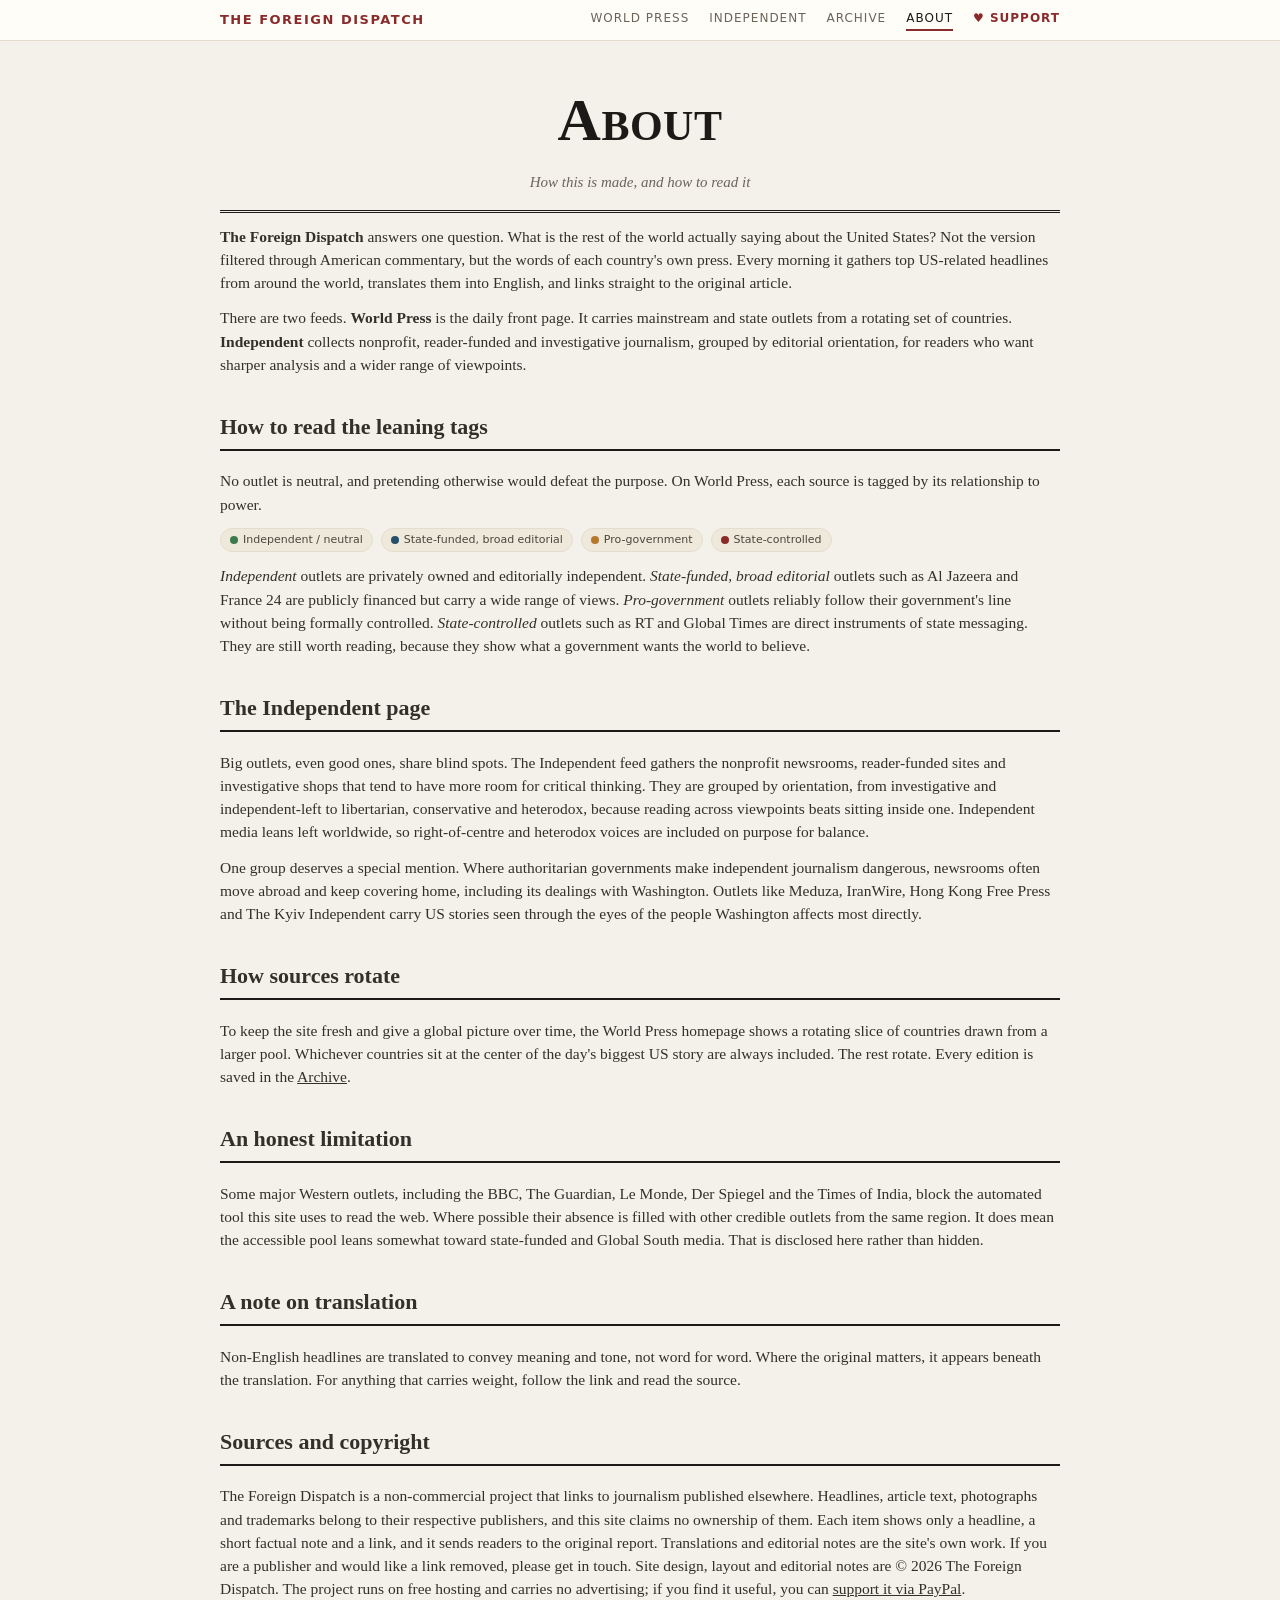
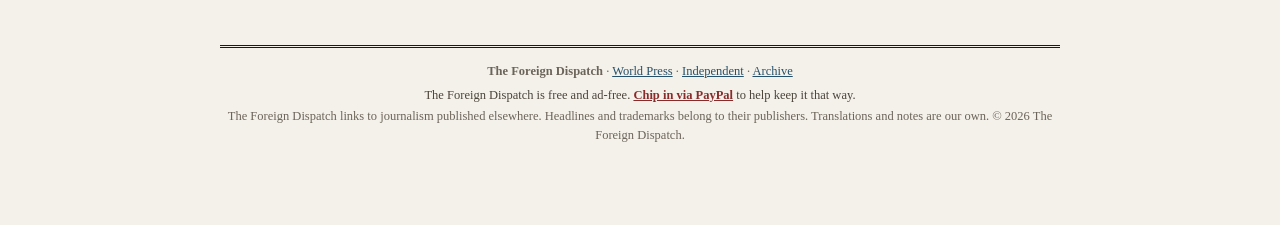
==== about.html @ 463e7f0f "Add PayPal support link and ad-free support message" ====
<!DOCTYPE html>
<html lang="en">
<head>
<meta charset="UTF-8">
<meta name="viewport" content="width=device-width, initial-scale=1.0">
<title>About · The Foreign Dispatch</title>
<link rel="stylesheet" href="style.css">
</head>
<body>
<div class="topbar"><div class="inner">
  <span class="brand">The Foreign Dispatch</span>
  <nav>
    <a href="index.html">World Press</a>
    <a href="independent.html">Independent</a>
    <a href="archive.html">Archive</a>
    <a href="about.html" class="active">About</a>
    <a class="support" href="https://paypal.me/McCracken365" target="_blank" rel="noopener">♥ Support</a>
  </nav>
</div></div>

<div class="wrap">
  <header class="masthead">
    <h1>About</h1>
    <div class="tag">How this is made, and how to read it</div>
  </header>

  <div class="prose">
    <p><b>The Foreign Dispatch</b> answers one question. What is the rest of the world actually saying about the United States? Not the version filtered through American commentary, but the words of each country's own press. Every morning it gathers top US-related headlines from around the world, translates them into English, and links straight to the original article.</p>

    <p>There are two feeds. <b>World Press</b> is the daily front page. It carries mainstream and state outlets from a rotating set of countries. <b>Independent</b> collects nonprofit, reader-funded and investigative journalism, grouped by editorial orientation, for readers who want sharper analysis and a wider range of viewpoints.</p>

    <h2>How to read the leaning tags</h2>
    <p>No outlet is neutral, and pretending otherwise would defeat the purpose. On World Press, each source is tagged by its relationship to power.</p>
    <div class="legend" style="margin-bottom:8px">
      <span class="lchip"><span class="dot n-neutral"></span>Independent / neutral</span>
      <span class="lchip"><span class="dot n-funded"></span>State-funded, broad editorial</span>
      <span class="lchip"><span class="dot n-progov"></span>Pro-government</span>
      <span class="lchip"><span class="dot n-state"></span>State-controlled</span>
    </div>
    <p><i>Independent</i> outlets are privately owned and editorially independent. <i>State-funded, broad editorial</i> outlets such as Al Jazeera and France 24 are publicly financed but carry a wide range of views. <i>Pro-government</i> outlets reliably follow their government's line without being formally controlled. <i>State-controlled</i> outlets such as RT and Global Times are direct instruments of state messaging. They are still worth reading, because they show what a government wants the world to believe.</p>

    <h2>The Independent page</h2>
    <p>Big outlets, even good ones, share blind spots. The Independent feed gathers the nonprofit newsrooms, reader-funded sites and investigative shops that tend to have more room for critical thinking. They are grouped by orientation, from investigative and independent-left to libertarian, conservative and heterodox, because reading across viewpoints beats sitting inside one. Independent media leans left worldwide, so right-of-centre and heterodox voices are included on purpose for balance.</p>
    <p>One group deserves a special mention. Where authoritarian governments make independent journalism dangerous, newsrooms often move abroad and keep covering home, including its dealings with Washington. Outlets like Meduza, IranWire, Hong Kong Free Press and The Kyiv Independent carry US stories seen through the eyes of the people Washington affects most directly.</p>

    <h2>How sources rotate</h2>
    <p>To keep the site fresh and give a global picture over time, the World Press homepage shows a rotating slice of countries drawn from a larger pool. Whichever countries sit at the center of the day's biggest US story are always included. The rest rotate. Every edition is saved in the <a href="archive.html">Archive</a>.</p>

    <h2>An honest limitation</h2>
    <p>Some major Western outlets, including the BBC, The Guardian, Le Monde, Der Spiegel and the Times of India, block the automated tool this site uses to read the web. Where possible their absence is filled with other credible outlets from the same region. It does mean the accessible pool leans somewhat toward state-funded and Global South media. That is disclosed here rather than hidden.</p>

    <h2>A note on translation</h2>
    <p>Non-English headlines are translated to convey meaning and tone, not word for word. Where the original matters, it appears beneath the translation. For anything that carries weight, follow the link and read the source.</p>

    <h2>Sources and copyright</h2>
    <p>The Foreign Dispatch is a non-commercial project that links to journalism published elsewhere. Headlines, article text, photographs and trademarks belong to their respective publishers, and this site claims no ownership of them. Each item shows only a headline, a short factual note and a link, and it sends readers to the original report. Translations and editorial notes are the site's own work. If you are a publisher and would like a link removed, please get in touch. Site design, layout and editorial notes are © 2026 The Foreign Dispatch. The project runs on free hosting and carries no advertising; if you find it useful, you can <a href="https://paypal.me/McCracken365" target="_blank" rel="noopener">support it via PayPal</a>.</p>
  </div>

  <footer>
    <b>The Foreign Dispatch</b> · <a href="index.html">World Press</a> · <a href="independent.html">Independent</a> · <a href="archive.html">Archive</a><br>
    <span class="support-line">The Foreign Dispatch is free and ad-free. <a href="https://paypal.me/McCracken365" target="_blank" rel="noopener">Chip in via PayPal</a> to help keep it that way.</span><br>
    The Foreign Dispatch links to journalism published elsewhere. Headlines and trademarks belong to their publishers. Translations and notes are our own. © 2026 The Foreign Dispatch.
  </footer>
</div>
</body>
</html>
---- style.css ----
:root{
  --bg:#f4f1ea; --card:#fffdf8; --ink:#1c1a17; --muted:#6b645a;
  --line:#e4ddcf; --accent:#8a2b2b; --accent2:#25506b; --chip:#efe9dc;
}
*{box-sizing:border-box}
body{
  margin:0; background:var(--bg); color:var(--ink);
  font-family:Georgia,"Times New Roman",serif; line-height:1.5;
  -webkit-font-smoothing:antialiased;
}
a{color:inherit}
.wrap{max-width:880px; margin:0 auto; padding:0 20px 80px;}

/* Top nav */
.topbar{border-bottom:1px solid var(--line); background:var(--card);}
.topbar .inner{max-width:880px; margin:0 auto; padding:9px 20px; display:flex; align-items:center; gap:18px; font-family:system-ui,sans-serif; font-size:13px; letter-spacing:.5px;}
.topbar .brand{font-weight:700; text-transform:uppercase; letter-spacing:1.5px; color:var(--accent);}
.topbar nav{margin-left:auto; display:flex; gap:20px;}
.topbar nav a{text-decoration:none; color:var(--muted); text-transform:uppercase; font-size:12px; letter-spacing:1px;}
.topbar nav a:hover,.topbar nav a.active{color:var(--ink); border-bottom:2px solid var(--accent); padding-bottom:2px;}

/* Masthead */
header.masthead{text-align:center; border-bottom:3px double var(--ink); padding:34px 0 16px; margin-bottom:8px;}
.masthead h1{font-size:clamp(34px,7vw,60px); margin:0; letter-spacing:.5px; font-variant:small-caps; font-weight:700;}
.masthead .tag{color:var(--muted); font-style:italic; margin-top:6px; font-size:15px;}
.dateline{display:flex; justify-content:space-between; flex-wrap:wrap; gap:8px; font-size:12.5px; letter-spacing:1px; text-transform:uppercase; color:var(--muted); border-bottom:1px solid var(--line); padding:8px 0 12px; margin-bottom:22px;}

.intro{background:var(--card); border:1px solid var(--line); border-radius:8px; padding:14px 18px; font-size:14.5px; color:#3a352e; margin-bottom:26px;}
.intro b{color:var(--accent);}
.legend{display:flex; flex-wrap:wrap; gap:8px; margin-top:12px;}
.lchip{font-family:system-ui,sans-serif; font-size:11px; padding:3px 9px; border-radius:999px; background:var(--chip); color:#4a443b; border:1px solid var(--line);}
.lchip .dot,.lean .dot{display:inline-block;width:8px;height:8px;border-radius:50%;margin-right:5px;vertical-align:middle;}

.country{margin:0 0 30px;}
.country h2{display:flex; align-items:center; gap:10px; font-size:21px; margin:0 0 4px; border-bottom:2px solid var(--ink); padding-bottom:6px;}
.country h2 .flag{font-size:24px;}
.country h2 .region{margin-left:auto; font-family:system-ui,sans-serif; font-size:11px; letter-spacing:1px; text-transform:uppercase; color:var(--muted); font-weight:400;}
article.item{padding:12px 0; border-bottom:1px dotted var(--line);}
article.item:last-child{border-bottom:none;}
.item .src{font-family:system-ui,sans-serif; font-size:11.5px; color:var(--muted); display:flex; align-items:center; gap:8px; flex-wrap:wrap; margin-bottom:3px;}
.lean{font-family:system-ui,sans-serif; font-size:10.5px; padding:1px 7px; border-radius:999px; border:1px solid var(--line);}
.item h3{margin:2px 0 4px; font-size:18px; line-height:1.35; font-weight:600;}
.item h3 a{text-decoration:none; background-image:linear-gradient(var(--accent),var(--accent)); background-size:0 1.5px; background-repeat:no-repeat; background-position:0 100%; transition:background-size .2s;}
.item h3 a:hover{background-size:100% 1.5px; color:var(--accent);}
.item .orig{font-size:13px; color:var(--muted); font-style:italic;}
.item .note{font-family:system-ui,sans-serif; font-size:12.5px; color:#54637a; margin-top:5px;}

/* Archive list */
.arch-list{list-style:none; padding:0; margin:0;}
.arch-list li{border-bottom:1px solid var(--line); padding:14px 2px;}
.arch-list a{font-size:19px; text-decoration:none; font-weight:600;}
.arch-list a:hover{color:var(--accent);}
.arch-list .meta{font-family:system-ui,sans-serif; font-size:12.5px; color:var(--muted); margin-top:3px;}

/* About */
.prose{font-size:15.5px; color:#33302a;}
.prose h2{font-size:22px; border-bottom:2px solid var(--ink); padding-bottom:6px; margin-top:34px;}
.prose p{margin:12px 0;}
.pool{columns:2; column-gap:28px; font-family:system-ui,sans-serif; font-size:13.5px; color:#3a352e;}
.pool div{break-inside:avoid; margin-bottom:6px;}
@media(max-width:560px){.pool{columns:1;}}

footer{margin-top:44px; border-top:3px double var(--ink); padding-top:14px; font-size:12.5px; color:var(--muted); text-align:center;}
footer a{color:var(--accent2);}

/* leaning colors */
.n-neutral{--c:#3c7a4b} .n-state{--c:#8a2b2b} .n-progov{--c:#b5772a} .n-funded{--c:#25506b}
.dot{background:var(--c,#999)}

/* independent-page orientation tags */
.n-invest{--c:#0f7b6c} .n-left{--c:#b5443a} .n-libert{--c:#c69214}
.n-cright{--c:#3b5ba5} .n-hetero{--c:#7a5ea8} .n-indie{--c:#3c7a4b}
.n-exile{--c:#a85b2a} .n-analysis{--c:#5a6270}

.masthead .motto{font-family:system-ui,sans-serif; font-size:12px; letter-spacing:2.5px; text-transform:uppercase; color:var(--accent); font-weight:600; margin-top:9px;}
.masthead .motto + .tag{margin-top:5px;}

.topbar nav a.support{color:var(--accent); font-weight:600;}
.topbar nav a.support:hover{border-bottom:2px solid var(--accent); padding-bottom:2px;}
.support-line{display:inline-block; margin:6px 0 2px; color:#4a443b;}
.support-line a{color:var(--accent); font-weight:600;}
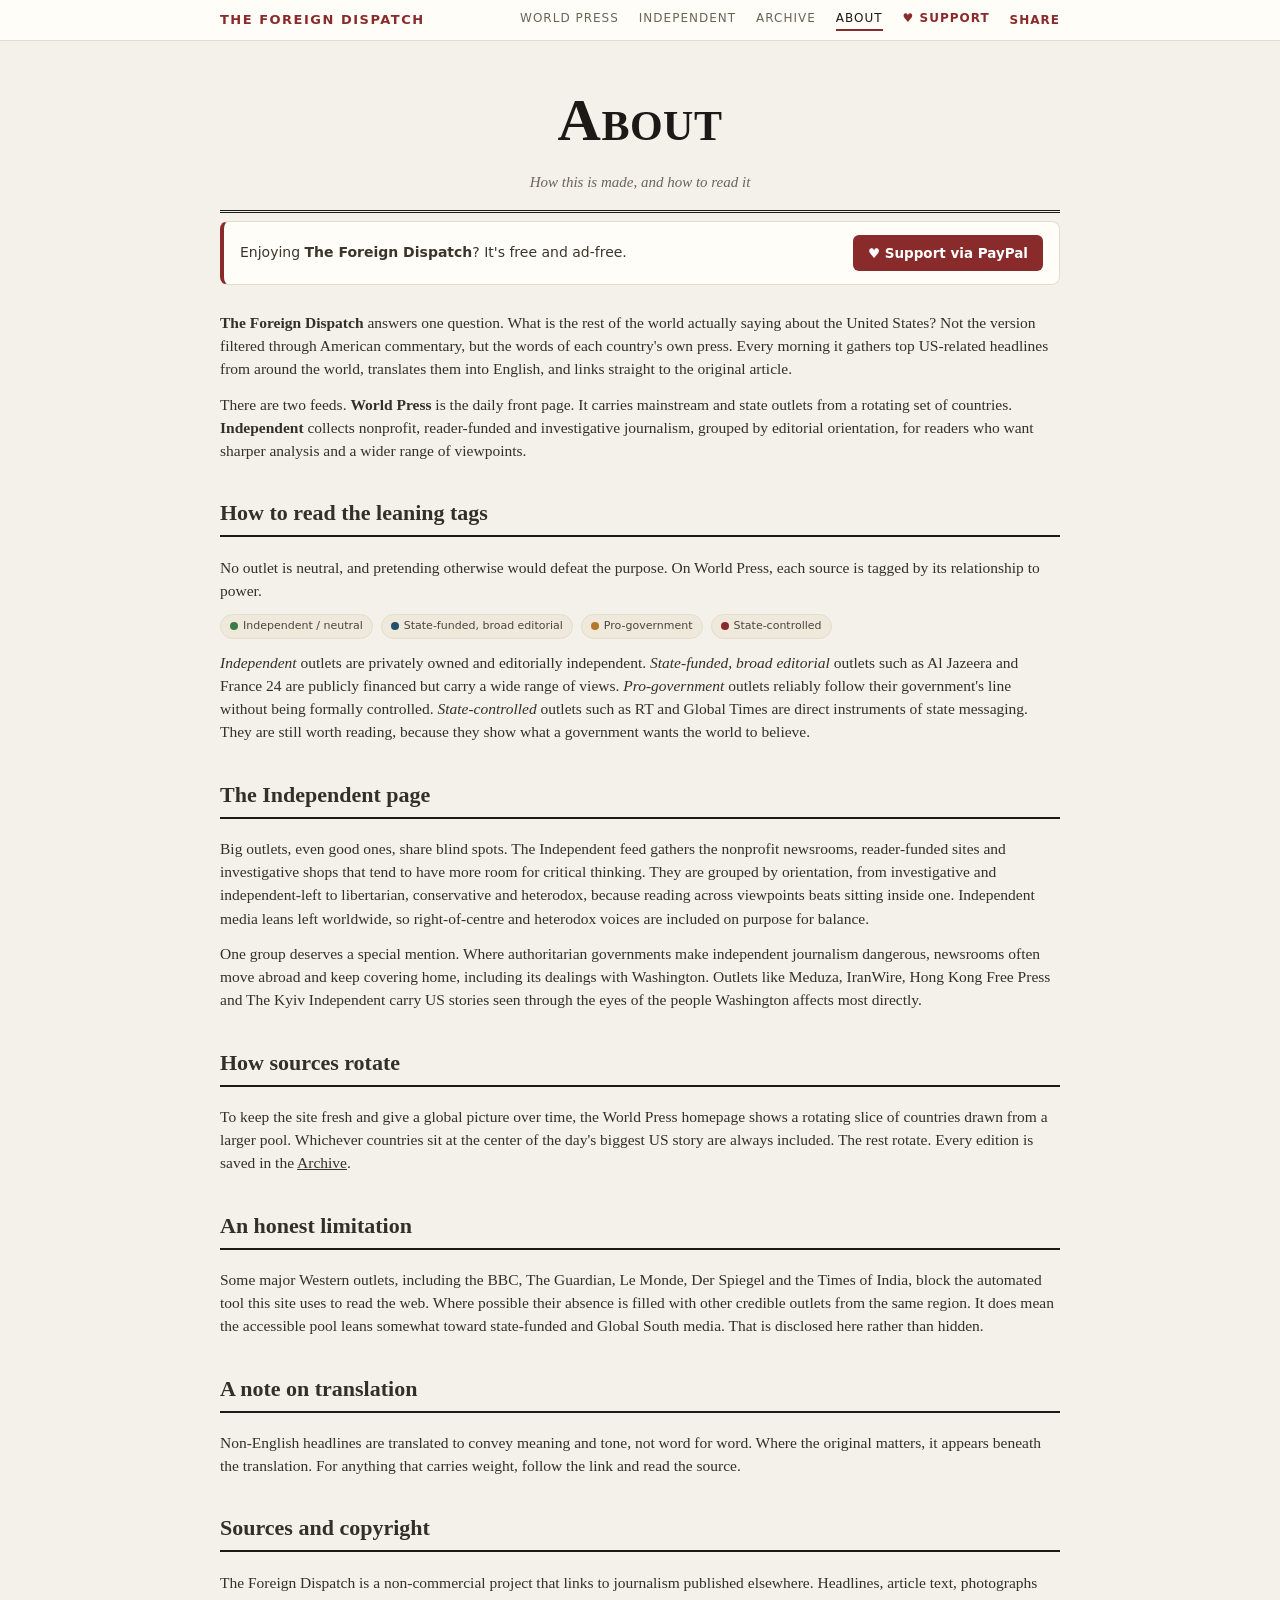
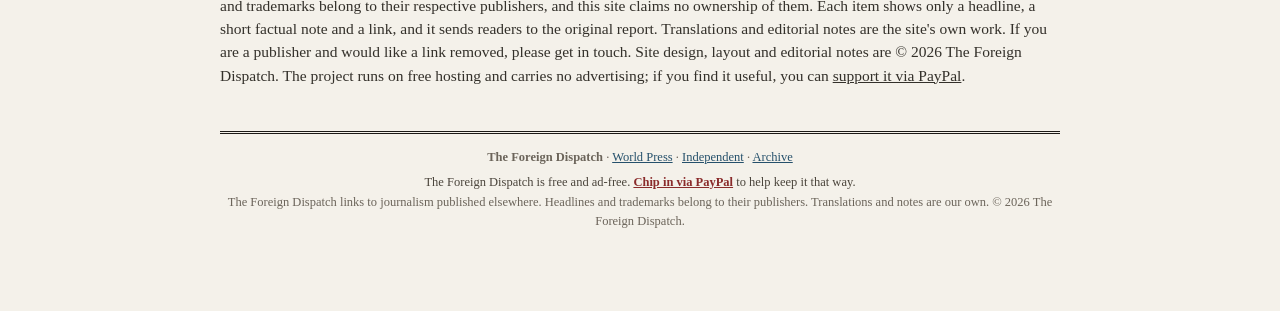
==== commit bc4efb2b: "Clickable title/logo to home, clean home URLs, add Share button" ====
--- a/about.html
+++ b/about.html
@@ -8,13 +8,14 @@
 </head>
 <body>
 <div class="topbar"><div class="inner">
-  <span class="brand">The Foreign Dispatch</span>
+  <a class="brand" href="./">The Foreign Dispatch</a>
   <nav>
-    <a href="index.html">World Press</a>
+    <a href="./">World Press</a>
     <a href="independent.html">Independent</a>
     <a href="archive.html">Archive</a>
     <a href="about.html" class="active">About</a>
     <a class="support" href="https://paypal.me/McCracken365" target="_blank" rel="noopener">♥ Support</a>
+    <button class="sharebtn" type="button" onclick="shareSite()">Share</button>
   </nav>
 </div></div>
 
@@ -23,6 +24,11 @@
     <h1>About</h1>
     <div class="tag">How this is made, and how to read it</div>
   </header>
+
+  <div class="supportbox">
+    <span>Enjoying <b>The Foreign Dispatch</b>? It's free and ad-free.</span>
+    <a class="btn" href="https://paypal.me/McCracken365" target="_blank" rel="noopener">♥ Support via PayPal</a>
+  </div>
 
   <div class="prose">
     <p><b>The Foreign Dispatch</b> answers one question. What is the rest of the world actually saying about the United States? Not the version filtered through American commentary, but the words of each country's own press. Every morning it gathers top US-related headlines from around the world, translates them into English, and links straight to the original article.</p>
@@ -57,10 +63,20 @@
   </div>
 
   <footer>
-    <b>The Foreign Dispatch</b> · <a href="index.html">World Press</a> · <a href="independent.html">Independent</a> · <a href="archive.html">Archive</a><br>
+    <b>The Foreign Dispatch</b> · <a href="./">World Press</a> · <a href="independent.html">Independent</a> · <a href="archive.html">Archive</a><br>
     <span class="support-line">The Foreign Dispatch is free and ad-free. <a href="https://paypal.me/McCracken365" target="_blank" rel="noopener">Chip in via PayPal</a> to help keep it that way.</span><br>
     The Foreign Dispatch links to journalism published elsewhere. Headlines and trademarks belong to their publishers. Translations and notes are our own. © 2026 The Foreign Dispatch.
   </footer>
 </div>
+<script>
+function shareSite(){
+  var url = new URL('./', location.href).href;
+  var data = {title:"The Foreign Dispatch", text:"What the world's press is saying about America", url:url};
+  if(navigator.share){ navigator.share(data).catch(function(){}); }
+  else if(navigator.clipboard){ navigator.clipboard.writeText(url).then(flash); }
+  else { window.prompt("Copy this link:", url); }
+}
+function flash(){ var b=document.querySelector(".sharebtn"); if(!b) return; var t=b.textContent; b.textContent="Link copied!"; setTimeout(function(){ b.textContent=t; }, 1500); }
+</script>
 </body>
 </html>
--- a/style.css
+++ b/style.css
@@ -79,3 +79,12 @@
 .topbar nav a.support:hover{border-bottom:2px solid var(--accent); padding-bottom:2px;}
 .support-line{display:inline-block; margin:6px 0 2px; color:#4a443b;}
 .support-line a{color:var(--accent); font-weight:600;}
+
+.supportbox{display:flex; flex-wrap:wrap; align-items:center; gap:12px 16px; justify-content:space-between; background:var(--card); border:1px solid var(--line); border-left:4px solid var(--accent); border-radius:8px; padding:13px 16px; margin:0 0 26px; font-family:system-ui,sans-serif; font-size:14px; color:#3a352e;}
+.supportbox .btn{background:var(--accent); color:#fff; text-decoration:none; padding:8px 15px; border-radius:6px; font-weight:600; white-space:nowrap; font-size:13.5px;}
+.supportbox .btn:hover{opacity:.9;}
+
+.topbar a.brand{text-decoration:none;}
+.masthead h1 a{color:inherit; text-decoration:none;}
+.topbar nav .sharebtn{font-family:system-ui,sans-serif; font-size:12px; letter-spacing:1px; text-transform:uppercase; color:var(--accent); background:none; border:none; cursor:pointer; padding:0; font-weight:600;}
+.topbar nav .sharebtn:hover{border-bottom:2px solid var(--accent); padding-bottom:2px;}
